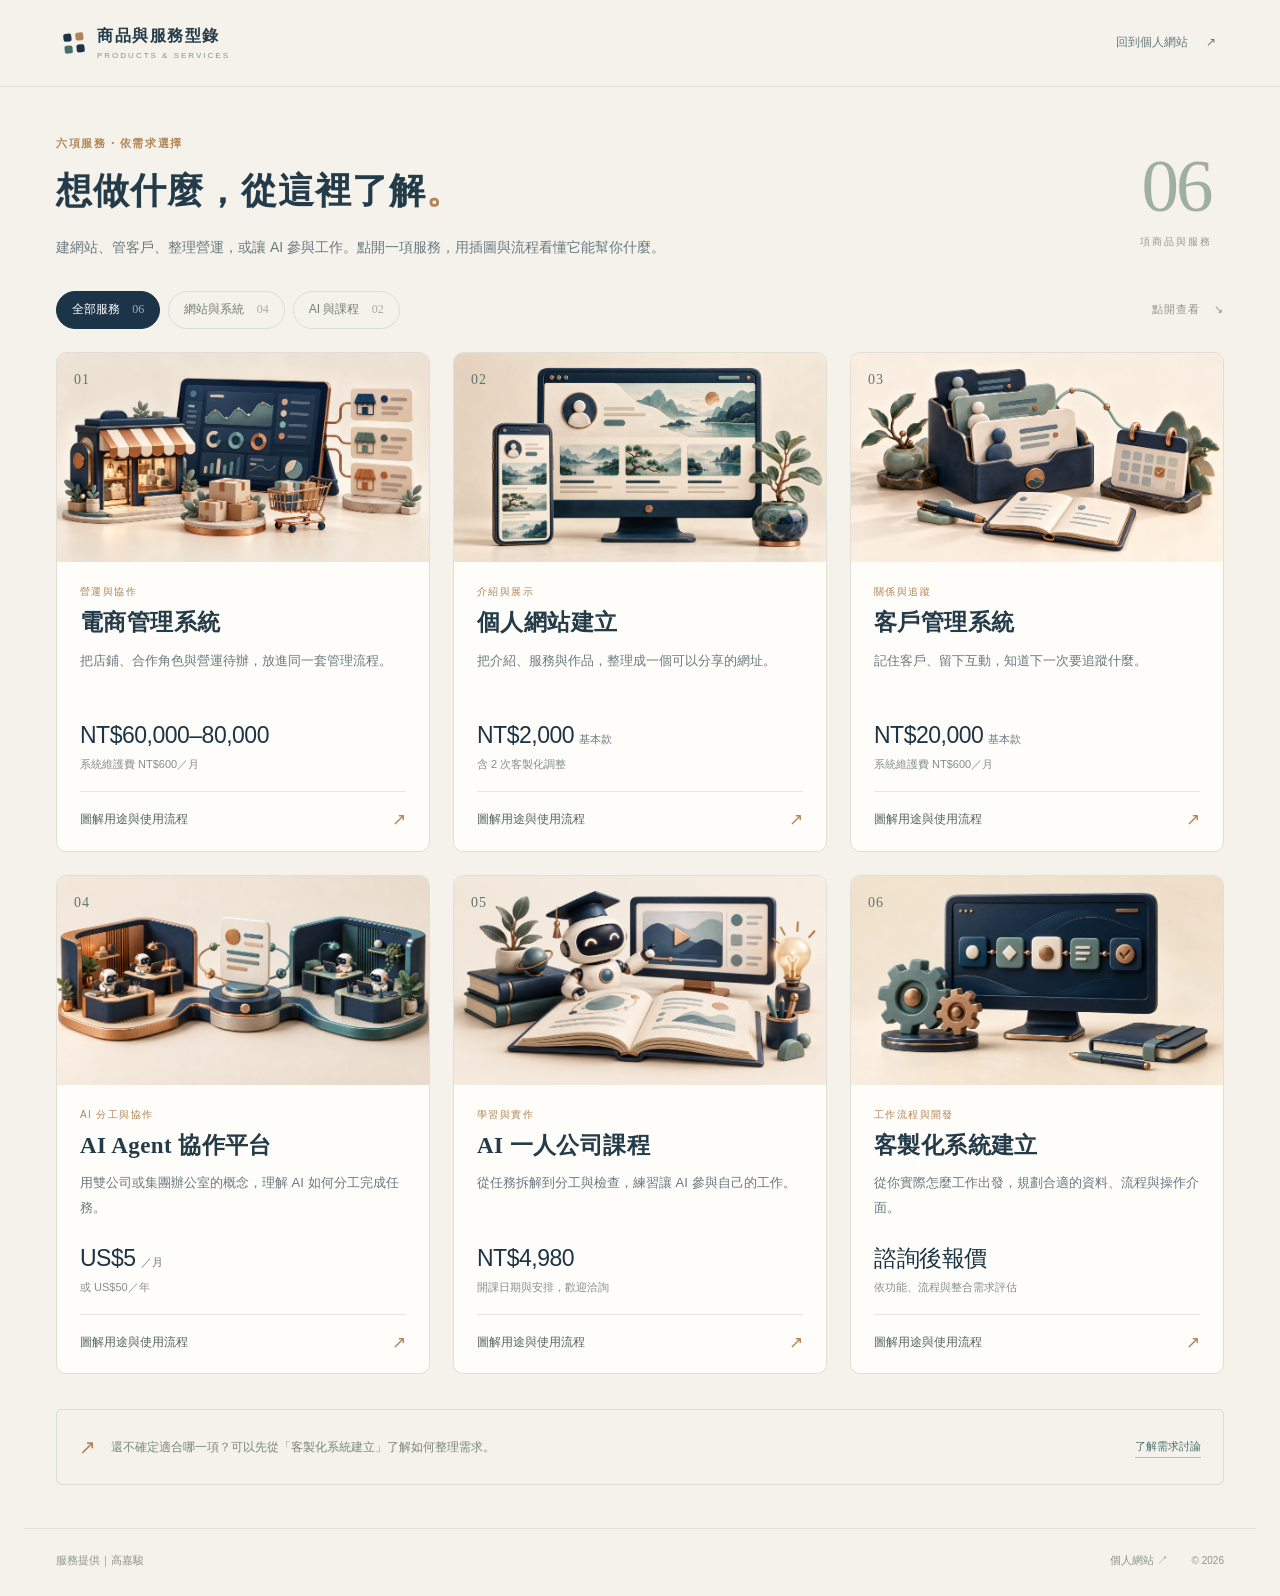
==== catalog/index.html @ d194e0bb "Publish service catalog page" ====
<!doctype html>
<html lang="zh-Hant">
<head>
<meta charset="UTF-8"><meta name="viewport" content="width=device-width, initial-scale=1"><meta name="theme-color" content="#f5f2eb">
<title>商品與服務型錄｜高嘉駿</title>
<meta name="description" content="六項商品與服務：電商管理、個人網站、客戶管理、AI Agent 協作、AI 一人公司課程與客製系統。透過插圖、情境與互動流程了解用途。">
<link rel="icon" href="[data-uri]" type="image/svg+xml"><link rel="stylesheet" href="assets/style.css">
<link rel="canonical" href="https://kuen0411.github.io/gao-jiajun-website/catalog/">
<meta property="og:url" content="https://kuen0411.github.io/gao-jiajun-website/catalog/">
<meta property="og:title" content="商品與服務型錄｜高嘉駿"><meta property="og:description" content="先看用途，再點開插圖、功能與流程，了解適合你的服務。"><meta property="og:type" content="website">
</head>
<body>
<a class="skip-link" href="#main">跳至主要內容</a>
<header class="catalog-header"><a href="#" class="catalog-brand" aria-label="商品與服務型錄，返回總覽"><span class="catalog-symbol" aria-hidden="true"><i></i><i></i><i></i><i></i></span><span>商品與服務型錄<small>PRODUCTS & SERVICES</small></span></a><a class="personal-link" href="../" target="_blank" rel="noopener noreferrer">回到個人網站 <span aria-hidden="true">↗</span></a></header>
<main id="main">
<div id="catalog-view" class="wrap">
<section class="catalog-intro" aria-labelledby="catalog-title"><div><p class="eyebrow">六項服務・依需求選擇</p><h1 id="catalog-title">想做什麼，從這裡了解<span>。</span></h1><p>建網站、管客戶、整理營運，或讓 AI 參與工作。<br class="mobile-break">點開一項服務，用插圖與流程看懂它能幫你什麼。</p></div><span class="intro-count" aria-hidden="true">06<small>項商品與服務</small></span></section>
<div class="catalog-toolbar"><div class="filters" role="group" aria-label="篩選商品與服務"><button class="filter active" data-filter="all" aria-pressed="true">全部服務 <span>06</span></button><button class="filter" data-filter="systems" aria-pressed="false">網站與系統 <span>04</span></button><button class="filter" data-filter="ai" aria-pressed="false">AI 與課程 <span>02</span></button></div><p>點開查看 <span aria-hidden="true">↘</span></p></div>
<p id="filter-status" class="sr-only" aria-live="polite"></p><section id="product-grid" class="product-grid" aria-label="六項商品與服務"></section>
<div class="catalog-note"><span aria-hidden="true">↗</span><p>還不確定適合哪一項？可以先從「客製化系統建立」了解如何整理需求。</p><a href="#service/custom">了解需求討論</a></div>
</div>
<div id="product-view" hidden></div>
<noscript><p class="wrap">請開啟 JavaScript，以查看六項服務與互動流程。</p></noscript>
</main>
<footer class="catalog-footer wrap"><p>服務提供｜高嘉駿</p><a href="../" target="_blank" rel="noopener noreferrer">個人網站 <span aria-hidden="true">↗</span></a><small>© 2026</small></footer>
<dialog id="inquiry-dialog" aria-labelledby="inquiry-title"><button class="close-dialog" aria-label="關閉" type="button">×</button><p class="eyebrow">服務詢問</p><h2 id="inquiry-title">帶著你的需求來聊聊。</h2><p class="dialog-intro">把想做的事簡單寫下來，複製後透過我們原本聯絡的方式傳給我。</p><form id="inquiry-form"><label for="interest">想了解的服務</label><select id="interest"><option value="還不確定，想先討論">還不確定，想先討論</option></select><label for="need">我想解決的事情</label><textarea id="need" rows="4" placeholder="例如：想把客戶資料與每次聯絡的紀錄放在一起，方便後續追蹤。"></textarea><button class="button primary" type="submit">複製詢問內容 <span aria-hidden="true">⧉</span></button><p class="copy-status" role="status" aria-live="polite"></p></form><a class="dialog-personal" href="../" target="_blank" rel="noopener noreferrer">前往個人網站 ↗</a></dialog>
<script src="assets/main.js" defer></script>
</body></html>
---- catalog/assets/style.css ----
:root{--paper:#f5f2eb;--card:#fffdf9;--navy:#1b3447;--ink:#243b49;--muted:#687a7f;--line:#dedfd6;--teal:#476f69;--copper:#b18556;--serif:Georgia,'Noto Serif TC','Songti TC','PMingLiU',serif;--sans:-apple-system,BlinkMacSystemFont,'Segoe UI','Noto Sans TC','PingFang TC','Microsoft JhengHei',sans-serif}*{box-sizing:border-box}html{scroll-behavior:smooth;scroll-padding-top:90px}body{margin:0;color:var(--ink);font-family:var(--sans);background:var(--paper);font-size:15px;line-height:1.8;-webkit-font-smoothing:antialiased}h1,h2,h3,p{margin-top:0}a{color:inherit;text-decoration:none}button,input,select,textarea{font:inherit}button{cursor:pointer}a,button{-webkit-tap-highlight-color:transparent}button:disabled{cursor:wait}a:focus-visible,button:focus-visible,select:focus-visible,textarea:focus-visible,summary:focus-visible{outline:3px solid var(--copper);outline-offset:5px}[hidden]{display:none!important}.wrap{max-width:1232px;padding-inline:32px;margin-inline:auto}.catalog-header{max-width:1360px;padding:24px 5%;margin:auto;border-bottom:1px solid var(--line);display:flex;align-items:center;justify-content:space-between;gap:22px}.catalog-brand{display:flex;align-items:center;gap:13px;font-weight:600;letter-spacing:1.5px;font-size:16px;line-height:1.5}.catalog-brand small{display:block;letter-spacing:2px;font-size:8px;color:#87918b;font-weight:500;margin-top:2px}.catalog-symbol{display:grid;grid-template-columns:repeat(2,8px);gap:4px;transform:rotate(-6deg)}.catalog-symbol i{width:8px;height:8px;background:var(--navy);border-radius:2px}.catalog-symbol i:nth-child(2){background:var(--copper)}.catalog-symbol i:nth-child(3){background:var(--teal)}.personal-link{font-size:12px;color:var(--muted);display:flex;gap:18px;white-space:nowrap}.personal-link:hover{color:var(--copper)}.catalog-intro{display:flex;align-items:center;justify-content:space-between;gap:40px;padding:47px 0 31px}.eyebrow{font-size:11px;color:var(--copper);letter-spacing:1.7px;font-weight:600;margin:0 0 10px}h1{font-family:var(--serif);font-size:36px;line-height:1.5;letter-spacing:1px;font-weight:600;margin:0 0 16px}h1 span{color:var(--copper)}.catalog-intro>div>p:last-child{font-size:14px;color:var(--muted);margin-bottom:0;line-height:1.9}.mobile-break{display:none}.intro-count{font-family:Georgia,serif;font-size:75px;line-height:1;color:#a0afa3;letter-spacing:-3px;display:block;text-align:center;padding-right:12px}.intro-count small{display:block;font-family:var(--sans);font-size:10px;letter-spacing:2px;margin-top:14px;color:#8f9a90}.catalog-toolbar{display:flex;align-items:center;justify-content:space-between;padding-bottom:23px;gap:20px}.catalog-toolbar>p{font-size:11px;color:#8d9790;margin:0;letter-spacing:1px}.catalog-toolbar>p span{margin-left:10px}.filters{display:flex;gap:8px;flex-wrap:wrap}.filter{border:1px solid #d9ded4;border-radius:30px;padding:7px 15px;background:transparent;color:#738078;font-size:12px;transition:background .2s,color .2s}.filter span{font-family:Georgia,serif;margin-left:9px;opacity:.6}.filter.active{background:var(--navy);border-color:var(--navy);color:white}.filter:hover:not(.active){background:#e8ebe2}.product-grid{display:grid;grid-template-columns:repeat(3,minmax(0,1fr));gap:23px}.product-card{border:1px solid #dfdfd5;border-radius:10px;overflow:hidden;background:var(--card);display:flex;flex-direction:column;transition:transform .2s,box-shadow .2s,border-color .2s}.product-card:hover{transform:translateY(-4px);box-shadow:0 12px 25px #1b34470c;border-color:#b5c4b6}.card-art{aspect-ratio:16/9;background:#eeece4;position:relative;overflow:hidden}.card-art img{width:100%;height:100%;display:block;object-fit:cover;transition:transform .35s}.product-card:hover .card-art img{transform:scale(1.04)}.card-number{position:absolute;top:14px;left:17px;font-family:Georgia,serif;color:#60766b;font-size:14px;letter-spacing:1px}.card-body{padding:21px 23px 0;flex:1;display:flex;flex-direction:column}.card-category{font-size:10px;color:var(--copper);letter-spacing:1.4px;margin-bottom:5px}.product-card h2{font-family:var(--serif);font-size:23px;letter-spacing:.4px;line-height:1.5;font-weight:600;margin-bottom:8px}.card-description{font-size:13px;line-height:1.9;color:var(--muted);margin-bottom:20px;min-height:49px}.card-price{margin-top:auto}.money{font-family:Georgia,var(--sans);font-size:23px;line-height:1.5;color:var(--navy);letter-spacing:-.5px}.money small{font-size:11px;color:var(--muted);font-family:var(--sans);margin-left:5px;letter-spacing:0}.price-note{font-size:11px;color:#849087;line-height:1.7;margin:3px 0 17px}.card-action{margin:0 23px;padding:13px 0 15px;display:flex;align-items:center;justify-content:space-between;gap:15px;border-top:1px solid #e6e6dd;font-size:12px;color:#50665d}.card-action span{font-size:17px;color:var(--copper)}.catalog-note{display:flex;align-items:center;gap:15px;margin:35px 0 43px;padding:19px 22px;border:1px solid #d8dfd3;border-radius:6px;color:#79877a}.catalog-note>span{color:var(--copper);font-size:20px}.catalog-note p{font-size:12px;margin:0;flex:1}.catalog-note a{font-size:11px;white-space:nowrap;color:var(--teal);border-bottom:1px solid #b2bfb1}.catalog-footer{display:flex;align-items:center;gap:24px;padding-top:22px;padding-bottom:25px;border-top:1px solid var(--line);color:#8a958c;font-size:11px}.catalog-footer p{margin:0}.catalog-footer a{margin-left:auto}.catalog-footer small{font-size:10px}.product-wrap{padding-top:25px;padding-bottom:40px}.product-breadcrumb{display:flex;align-items:center;gap:13px;font-size:11px;color:#8a968a;margin-bottom:22px}.product-breadcrumb a{color:var(--teal)}.product-breadcrumb a:hover{color:var(--copper)}.product-hero{display:grid;grid-template-columns:1.05fr 1fr;gap:44px;align-items:center;padding-bottom:32px}.product-hero-art{aspect-ratio:16/10;border:1px solid #e2e1d6;border-radius:10px;background:#eeece4;overflow:hidden}.product-hero-art img{width:100%;height:100%;object-fit:cover;display:block}.product-hero-copy h1{font-size:35px;margin-bottom:12px}.product-lead{font-size:16px;color:var(--muted);line-height:1.9;margin-bottom:19px}.product-tags{display:flex;gap:7px;flex-wrap:wrap;margin-bottom:22px}.product-tags span{font-size:10px;color:var(--teal);border:1px solid #ccd8c9;border-radius:4px;padding:3px 9px}.hero-price{border-top:1px solid var(--line);padding-top:17px;display:flex;justify-content:space-between;gap:20px;align-items:center}.hero-price .price-note{margin-bottom:0}.button{border:0;border-radius:5px;padding:11px 18px;min-height:46px;display:inline-flex;align-items:center;justify-content:center;gap:24px;font-size:12px;letter-spacing:.4px;font-weight:550}.primary{background:var(--navy);color:#fff}.primary:hover{background:#2d4e62}.product-nav{display:flex;align-items:center;gap:32px;border-top:1px solid var(--line);border-bottom:1px solid var(--line);padding:14px 0;font-size:12px;color:#829184;position:sticky;top:0;background:var(--paper);z-index:3;overflow:auto}.product-nav a{white-space:nowrap}.product-nav a:hover{color:var(--navy)}.product-section{padding-top:45px;scroll-margin-top:65px}.section-intro{display:flex;justify-content:space-between;align-items:flex-end;gap:30px;margin-bottom:22px}.section-intro h2,.section-title{font-family:var(--serif);font-size:27px;letter-spacing:.6px;font-weight:550;line-height:1.5;margin-bottom:0}.section-intro .eyebrow{font-size:9px;margin-bottom:7px}.section-intro>p{font-size:12px;color:var(--muted);max-width:470px;line-height:1.9;margin:0}.feature-grid{display:grid;grid-template-columns:repeat(3,1fr);gap:16px}.feature{background:var(--card);border:1px solid #e1e3d9;border-radius:7px;padding:22px}.feature-icon{height:32px;width:32px;color:var(--teal);margin-bottom:12px}.feature-icon svg{width:32px;height:32px;fill:none;stroke:currentColor;stroke-width:1.3;stroke-linecap:round;stroke-linejoin:round}.feature h3{font-size:16px;font-weight:550;letter-spacing:.3px;line-height:1.6;margin-bottom:9px}.feature p{color:var(--muted);font-size:13px;line-height:1.9;margin-bottom:0}.context-strip{display:grid;grid-template-columns:1fr 1fr;gap:1px;border:1px solid #d9ded1;background:#d9ded1;border-radius:7px;overflow:hidden;margin-top:18px}.context-block{background:#edf0e7;padding:20px 24px}.context-block:last-child{background:#f0ede3}.context-block span{color:#83917d;font-size:10px;letter-spacing:1px;display:block;margin-bottom:6px}.context-block:last-child span{color:var(--copper)}.context-block p{font-size:13px;color:#667768;margin:0;line-height:1.9}.flow-layout{border:1px solid #d8dfd2;border-radius:8px;overflow:hidden;background:#eeeee5}.flow-steps{display:grid;grid-template-columns:repeat(4,1fr);gap:0;padding:22px 24px 0}.flow-step{position:relative;border:0;background:transparent;color:#859282;text-align:left;display:flex;flex-direction:column;padding:0 0 18px;margin-right:20px;border-bottom:2px solid #d2d9ca;gap:4px}.flow-step:last-child{margin-right:0}.flow-step:not(:last-child)::after{content:'→';position:absolute;right:-12px;top:10px;color:#a2b09d;font-size:15px}.flow-step .step-number{font-family:Georgia,serif;font-size:15px;color:#9ba791}.flow-step strong{font-size:14px;font-weight:550}.flow-step.active{border-bottom-color:var(--teal);color:var(--navy)}.flow-step.active .step-number{color:var(--copper)}.flow-panel{padding:25px 28px 27px;display:grid;grid-template-columns:1.05fr 1fr;gap:40px;align-items:center}.flow-panel h3{font-family:var(--serif);font-size:23px;font-weight:550;letter-spacing:.5px;line-height:1.5;margin-bottom:10px}.flow-panel .eyebrow{font-size:9px;letter-spacing:1.2px;margin-bottom:8px}.flow-panel p:not(.eyebrow){font-size:13px;color:#70806e;line-height:1.9;margin-bottom:0}.example-card{border:1px solid #d5ddcc;border-radius:7px;background:#fffdf8;padding:18px 21px}.example-card .example-label{font-size:9px;color:var(--copper);letter-spacing:1px;display:block;margin-bottom:10px}.example-card strong{font-size:14px;font-weight:550;display:block;margin-bottom:5px;color:#456456}.flow-panel .example-card p{font-size:12px;color:#7a8878}.flow-caption{font-size:10px;color:#8a9585;margin:9px 0 0}.support-grid{display:grid;grid-template-columns:1fr 1fr;gap:35px 45px}.support-block h2{font-family:var(--serif);font-size:24px;font-weight:550;margin-bottom:15px;line-height:1.5}.support-block p,.support-block li{font-size:13px;line-height:1.95;color:var(--muted)}.support-block ul{padding-left:18px;margin:0}.support-block li{padding-left:3px;margin-bottom:8px}.fee-box{background:#eeeee5;border:1px solid #dedfd2;border-radius:7px;padding:23px 26px}.fee-box .money{font-size:27px}.fee-box .price-note{margin-bottom:14px}.fee-box p:last-child{margin-bottom:0;font-size:12px;color:#8a9485;line-height:1.9}.faq{padding-top:33px}.faq h2{margin-bottom:10px}.faq details{border-bottom:1px solid var(--line);padding:15px 0}.faq summary{display:flex;justify-content:space-between;gap:20px;list-style:none;font-size:14px;cursor:pointer;color:#526b5a}.faq summary::after{content:'+';color:var(--copper)}.faq details[open] summary::after{content:'−'}.faq details p{font-size:13px;line-height:1.95;color:var(--muted);margin:11px 0 0;max-width:850px}.product-bottom{margin-top:37px;padding:25px 0 10px;border-top:1px solid var(--line);display:flex;gap:20px;align-items:center;justify-content:space-between}.product-bottom>p{font-size:13px;color:var(--muted);margin:0}.product-bottom>div{display:flex;gap:12px}.secondary{background:transparent;color:var(--teal);border:1px solid #c8d2c2}.share-status{font-size:11px;color:var(--teal);min-height:20px;margin-top:8px;text-align:right}.related-products{display:flex;gap:17px;align-items:center;flex-wrap:wrap;border-top:1px solid var(--line);padding-top:20px;margin-top:12px;font-size:12px;color:#81907f}.related-products a{color:var(--teal);border-bottom:1px solid #bdcbbc}.related-products a:hover{color:var(--copper)}dialog{width:min(490px,calc(100% - 32px));max-height:90dvh;overflow:auto;background:var(--paper);border:1px solid #d9dfd1;border-radius:11px;padding:33px;box-shadow:0 20px 100px #172f4329;color:var(--ink)}dialog::backdrop{background:#182e455c;backdrop-filter:blur(4px)}body.dialog-open{overflow:hidden}.close-dialog{position:absolute;right:13px;top:10px;width:34px;height:34px;background:none;border:0;color:#7f8e7e;font-size:26px}dialog h2{font-family:var(--serif);font-size:25px;font-weight:550;margin-bottom:10px}.dialog-intro{font-size:13px;color:var(--muted);line-height:1.9;margin-bottom:20px}label{display:block;margin:14px 0 7px;font-size:12px}select,textarea{width:100%;background:var(--card);color:var(--ink);border:1px solid #d0d9cb;border-radius:4px;padding:10px 12px;font-size:14px}textarea{resize:vertical;line-height:1.85;min-height:110px}textarea::placeholder{font-size:12px;color:#95a08f}form .button{width:100%;margin-top:17px}.copy-status{font-size:12px;color:var(--teal);min-height:22px;margin:8px 0 0}.dialog-personal{font-size:12px;color:var(--teal);display:block;padding-top:15px;margin-top:14px;border-top:1px solid var(--line)}.sr-only,.skip-link:not(:focus){position:absolute;width:1px;height:1px;overflow:hidden;clip:rect(0,0,0,0);white-space:nowrap;margin:-1px;border:0;padding:0}.skip-link:focus{position:absolute;top:5px;left:5px;background:var(--navy);color:white;padding:10px;z-index:10}
@media(max-width:1000px){.wrap{padding-inline:26px}.product-grid{gap:17px}.card-body{padding:19px 19px 0}.product-card h2{font-size:20px}.card-action{margin-inline:19px}.card-description{font-size:12px;min-height:68px}.money{font-size:21px}.product-hero{gap:28px}.product-hero-copy h1{font-size:30px}.product-lead{font-size:14px}.hero-price{align-items:flex-start;flex-direction:column;gap:16px}.hero-price .button{width:100%}.feature{padding:19px}.feature h3{font-size:15px}.feature p{font-size:12px}.section-intro>p{max-width:380px}}
@media(max-width:760px){.catalog-header{padding:20px 24px}.wrap{padding-inline:24px}.catalog-intro{padding-top:34px;padding-bottom:26px;gap:20px}h1{font-size:28px}.catalog-intro>div>p:last-child{font-size:13px}.intro-count{font-size:52px}.intro-count small{font-size:9px;letter-spacing:1px}.catalog-toolbar>p{display:none}.product-grid{grid-template-columns:repeat(2,minmax(0,1fr));gap:17px}.product-card h2{font-size:20px}.card-description{font-size:13px}.catalog-note{gap:12px;flex-wrap:wrap;padding:17px;margin-top:26px;margin-bottom:30px}.catalog-note p{flex-basis:calc(100% - 40px)}.catalog-note a{margin-left:30px}.product-hero{grid-template-columns:1fr;gap:25px}.product-hero-art{aspect-ratio:16/8;max-height:340px}.product-hero-copy h1{font-size:31px}.hero-price{flex-direction:row;align-items:center}.hero-price .button{width:auto}.product-lead{font-size:15px}.product-tags{margin-bottom:17px}.product-nav{gap:26px;font-size:11px;padding:12px 0}.product-section{padding-top:34px}.section-intro{flex-direction:column;align-items:flex-start;gap:10px;margin-bottom:19px}.section-intro h2{font-size:25px}.section-intro>p{max-width:none;font-size:13px}.feature-grid{grid-template-columns:1fr}.feature{display:grid;grid-template-columns:35px 1fr;gap:0 16px;padding:20px}.feature-icon{grid-row:1/3;margin-bottom:0}.feature h3{font-size:16px;margin-bottom:6px}.feature p{font-size:13px}.context-strip{grid-template-columns:1fr}.context-block{padding:19px 23px}.flow-steps{padding:19px 18px 0}.flow-step{margin-right:14px;padding-bottom:14px}.flow-step strong{font-size:12px}.flow-step .step-number{font-size:13px}.flow-step:not(:last-child)::after{right:-10px;font-size:12px}.flow-panel{grid-template-columns:1fr;gap:20px;padding:23px}.flow-panel h3{font-size:22px}.flow-panel p:not(.eyebrow){font-size:14px}.flow-panel .example-card p{font-size:13px}.support-grid{grid-template-columns:1fr;gap:25px}.support-block p,.support-block li{font-size:14px}.faq{padding-top:26px}.product-bottom{align-items:flex-start;flex-direction:column;gap:17px}.product-bottom>div{width:100%}.product-bottom .button{flex:1}.share-status{text-align:left}.related-products{gap:12px}.related-products>span{width:100%}.product-breadcrumb{font-size:10px}}
@media(max-width:520px){.catalog-header{padding:19px 20px;gap:14px}.catalog-brand{font-size:14px;gap:11px;letter-spacing:1px}.catalog-brand small{font-size:7px;letter-spacing:1.3px}.personal-link{font-size:10px;gap:8px}.wrap{padding-inline:20px}.catalog-intro{padding-top:29px;padding-bottom:23px;display:block}.catalog-intro h1{font-size:27px;letter-spacing:.4px}.intro-count{display:none}.catalog-intro>div>p:last-child{font-size:12px;line-height:2}.mobile-break{display:block}.eyebrow{font-size:10px}.filter{font-size:10px;padding:7px 12px}.filters{gap:7px}.filter span{margin-left:6px}.catalog-toolbar{padding-bottom:21px}.product-grid{grid-template-columns:1fr;gap:21px}.card-art{aspect-ratio:16/8}.card-body{padding:18px 22px 0}.card-category{font-size:10px}.product-card h2{font-size:23px}.card-description{font-size:14px;min-height:0;margin-bottom:17px;line-height:1.85}.money{font-size:25px}.price-note{font-size:11px;margin-bottom:15px}.card-action{margin-inline:22px;font-size:12px;padding-top:12px;padding-bottom:14px}.catalog-note{font-size:12px}.catalog-note p{font-size:12px}.catalog-footer{gap:17px;font-size:10px;padding-top:19px;padding-bottom:23px}.catalog-footer small{font-size:9px}.product-wrap{padding-top:21px;padding-bottom:27px}.product-hero{gap:21px}.product-hero-art{aspect-ratio:16/10}.product-hero-copy h1{font-size:29px}.product-lead{font-size:14px}.hero-price{gap:15px;align-items:flex-start;flex-direction:column}.hero-price .button{width:100%}.hero-price .money{font-size:27px}.product-nav{gap:23px;font-size:11px}.feature p{font-size:13px}.flow-steps{padding:18px 16px 0}.flow-step{margin-right:12px}.flow-step strong{font-size:11px}.flow-step:not(:last-child)::after{right:-9px}.flow-panel{padding:21px}.flow-panel p:not(.eyebrow){font-size:13px}.flow-panel .example-card p{font-size:12px}.support-block p,.support-block li{font-size:13px}.section-intro h2,.section-title{font-size:24px}.faq summary{font-size:13px}.faq details p{font-size:13px}.product-bottom>div{flex-direction:column;gap:10px}.product-bottom .button{width:100%}.product-bottom>p{font-size:12px}dialog{padding:29px 24px}dialog h2{font-size:23px}}
@media(prefers-reduced-motion:reduce){html{scroll-behavior:auto}*,*::before,*::after{transition:none!important;animation:none!important}}

.product-nav{scrollbar-width:none}.product-nav::-webkit-scrollbar{display:none}.product-nav a{min-height:26px;display:flex;align-items:center}
@media(max-width:520px){.flow-step{min-height:64px}.flow-step strong{font-size:12px}.filter{min-height:37px}}
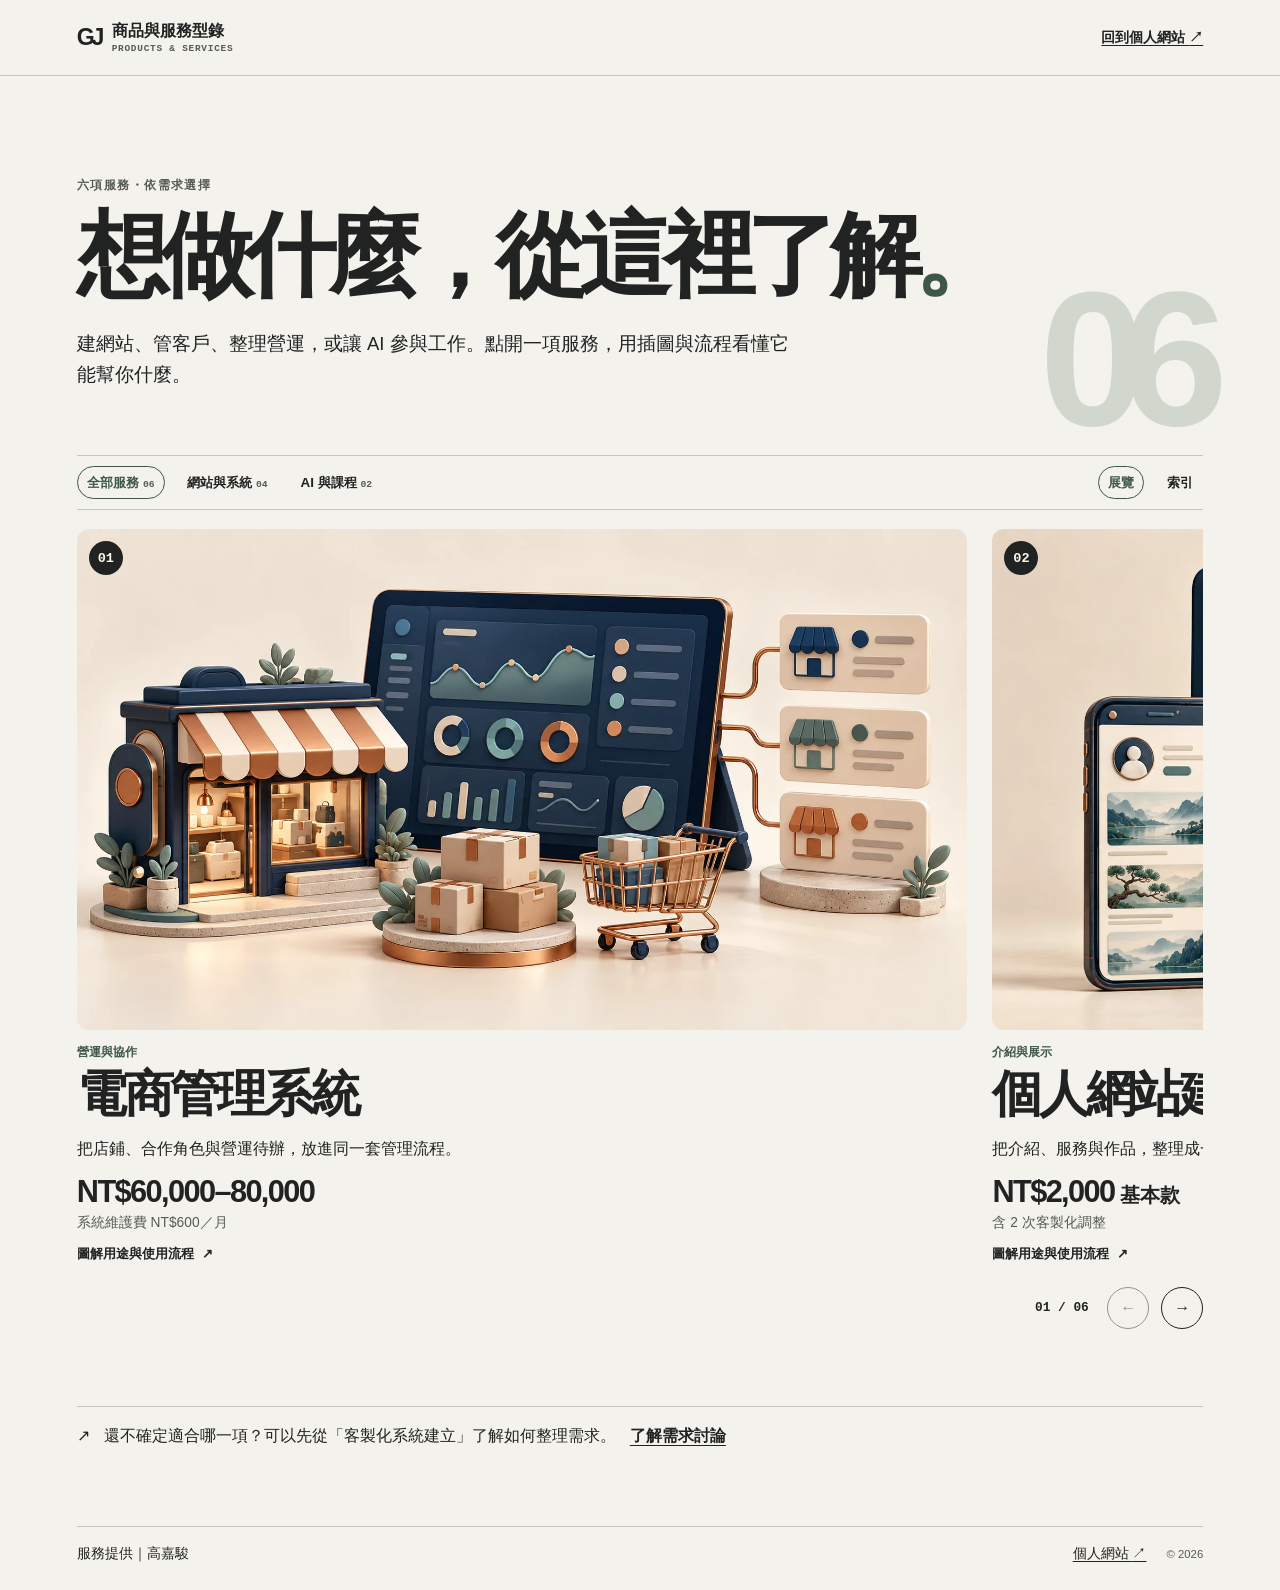
==== commit 2c79baa5: "fix(website): redesign portrait, case gallery and service catalog" ====
--- a/catalog/index.html
+++ b/catalog/index.html
@@ -1,22 +1,23 @@
 <!doctype html>
 <html lang="zh-Hant">
 <head>
-<meta charset="UTF-8"><meta name="viewport" content="width=device-width, initial-scale=1"><meta name="theme-color" content="#f5f2eb">
+<meta charset="UTF-8"><meta name="viewport" content="width=device-width, initial-scale=1"><meta name="theme-color" content="#f4f2ed">
 <title>商品與服務型錄｜高嘉駿</title>
 <meta name="description" content="六項商品與服務：電商管理、個人網站、客戶管理、AI Agent 協作、AI 一人公司課程與客製系統。透過插圖、情境與互動流程了解用途。">
-<link rel="icon" href="[data-uri]" type="image/svg+xml"><link rel="stylesheet" href="assets/style.css">
+<link rel="icon" href="[data-uri]" type="image/svg+xml"><link rel="stylesheet" href="../assets/theme.css"><link rel="stylesheet" href="assets/style.css">
 <link rel="canonical" href="https://kuen0411.github.io/gao-jiajun-website/catalog/">
 <meta property="og:url" content="https://kuen0411.github.io/gao-jiajun-website/catalog/">
 <meta property="og:title" content="商品與服務型錄｜高嘉駿"><meta property="og:description" content="先看用途，再點開插圖、功能與流程，了解適合你的服務。"><meta property="og:type" content="website">
 </head>
 <body>
 <a class="skip-link" href="#main">跳至主要內容</a>
-<header class="catalog-header"><a href="#" class="catalog-brand" aria-label="商品與服務型錄，返回總覽"><span class="catalog-symbol" aria-hidden="true"><i></i><i></i><i></i><i></i></span><span>商品與服務型錄<small>PRODUCTS & SERVICES</small></span></a><a class="personal-link" href="../" target="_blank" rel="noopener noreferrer">回到個人網站 <span aria-hidden="true">↗</span></a></header>
+<header class="catalog-header"><a href="#" class="catalog-brand" aria-label="商品與服務型錄，返回總覽"><span class="catalog-symbol" aria-hidden="true">GJ</span><span>商品與服務型錄<small>PRODUCTS & SERVICES</small></span></a><a class="personal-link" href="../" target="_blank" rel="noopener noreferrer">回到個人網站 <span aria-hidden="true">↗</span></a></header>
 <main id="main">
-<div id="catalog-view" class="wrap">
+<div id="catalog-view" class="wrap" data-layout="index">
 <section class="catalog-intro" aria-labelledby="catalog-title"><div><p class="eyebrow">六項服務・依需求選擇</p><h1 id="catalog-title">想做什麼，從這裡了解<span>。</span></h1><p>建網站、管客戶、整理營運，或讓 AI 參與工作。<br class="mobile-break">點開一項服務，用插圖與流程看懂它能幫你什麼。</p></div><span class="intro-count" aria-hidden="true">06<small>項商品與服務</small></span></section>
-<div class="catalog-toolbar"><div class="filters" role="group" aria-label="篩選商品與服務"><button class="filter active" data-filter="all" aria-pressed="true">全部服務 <span>06</span></button><button class="filter" data-filter="systems" aria-pressed="false">網站與系統 <span>04</span></button><button class="filter" data-filter="ai" aria-pressed="false">AI 與課程 <span>02</span></button></div><p>點開查看 <span aria-hidden="true">↘</span></p></div>
+<div class="catalog-toolbar"><div class="filters" role="group" aria-label="篩選商品與服務"><button class="filter active" data-filter="all" aria-pressed="true">全部服務 <span>06</span></button><button class="filter" data-filter="systems" aria-pressed="false">網站與系統 <span>04</span></button><button class="filter" data-filter="ai" aria-pressed="false">AI 與課程 <span>02</span></button></div><div class="catalog-modes" role="group" aria-label="型錄瀏覽方式" hidden><button type="button" data-layout-choice="gallery" aria-pressed="true">展覽</button><button type="button" data-layout-choice="index" aria-pressed="false">索引</button></div></div>
 <p id="filter-status" class="sr-only" aria-live="polite"></p><section id="product-grid" class="product-grid" aria-label="六項商品與服務"></section>
+<div class="catalog-controls" hidden><p id="catalog-position" role="status"></p><button type="button" data-catalog-shift="-1" aria-label="上一項服務">←</button><button type="button" data-catalog-shift="1" aria-label="下一項服務">→</button></div>
 <div class="catalog-note"><span aria-hidden="true">↗</span><p>還不確定適合哪一項？可以先從「客製化系統建立」了解如何整理需求。</p><a href="#service/custom">了解需求討論</a></div>
 </div>
 <div id="product-view" hidden></div>
--- a/assets/theme.css
+++ b/assets/theme.css
@@ -0,0 +1,31 @@
+
+:root {
+  color-scheme: light;
+  --paper: #f4f2ed;
+  --ink: #202321;
+  --muted: #555b55;
+  --line: #c5c6bb;
+  --shade: #e3e5dc;
+  --accent: #3f5749;
+  --display: "Arial", "Microsoft JhengHei", "PingFang TC", sans-serif;
+  --body: "Segoe UI", "Microsoft JhengHei", "PingFang TC", sans-serif;
+  --mono: "Cascadia Code", Consolas, "Microsoft JhengHei", monospace;
+  --edge: clamp(18px, 6vw, 96px);
+  font-family: var(--body);
+  color: var(--ink);
+  background: var(--paper);
+}
+
+*, *::before, *::after { box-sizing: border-box; }
+body, h1, h2, h3, h4, p, dl, dd, figure { margin: 0; }
+a { color: inherit; text-underline-offset: .23em; }
+img { display: block; max-width: 100%; }
+button, textarea, select { font: inherit; color: inherit; }
+button { cursor: pointer; }
+[hidden] { display: none !important; }
+:focus-visible { outline: 2px solid #356494; outline-offset: 4px; }
+.shell { width: min(calc(100% - var(--edge) * 2), 1390px); margin-inline: auto; }
+.label { font: 650 .74rem/1.35 var(--mono); letter-spacing: .1em; }
+.skip-link { position: fixed; top: 12px; left: 12px; z-index: 10; padding: .6em .8em; transform: translateY(-180%); color: var(--ink); background: var(--paper); }
+.skip-link:focus { transform: none; }
+.sr-only { position: absolute; width: 1px; height: 1px; padding: 0; margin: -1px; overflow: hidden; clip-path: inset(50%); white-space: nowrap; }
--- a/catalog/assets/style.css
+++ b/catalog/assets/style.css
@@ -1,8 +1,210 @@
-:root{--paper:#f5f2eb;--card:#fffdf9;--navy:#1b3447;--ink:#243b49;--muted:#687a7f;--line:#dedfd6;--teal:#476f69;--copper:#b18556;--serif:Georgia,'Noto Serif TC','Songti TC','PMingLiU',serif;--sans:-apple-system,BlinkMacSystemFont,'Segoe UI','Noto Sans TC','PingFang TC','Microsoft JhengHei',sans-serif}*{box-sizing:border-box}html{scroll-behavior:smooth;scroll-padding-top:90px}body{margin:0;color:var(--ink);font-family:var(--sans);background:var(--paper);font-size:15px;line-height:1.8;-webkit-font-smoothing:antialiased}h1,h2,h3,p{margin-top:0}a{color:inherit;text-decoration:none}button,input,select,textarea{font:inherit}button{cursor:pointer}a,button{-webkit-tap-highlight-color:transparent}button:disabled{cursor:wait}a:focus-visible,button:focus-visible,select:focus-visible,textarea:focus-visible,summary:focus-visible{outline:3px solid var(--copper);outline-offset:5px}[hidden]{display:none!important}.wrap{max-width:1232px;padding-inline:32px;margin-inline:auto}.catalog-header{max-width:1360px;padding:24px 5%;margin:auto;border-bottom:1px solid var(--line);display:flex;align-items:center;justify-content:space-between;gap:22px}.catalog-brand{display:flex;align-items:center;gap:13px;font-weight:600;letter-spacing:1.5px;font-size:16px;line-height:1.5}.catalog-brand small{display:block;letter-spacing:2px;font-size:8px;color:#87918b;font-weight:500;margin-top:2px}.catalog-symbol{display:grid;grid-template-columns:repeat(2,8px);gap:4px;transform:rotate(-6deg)}.catalog-symbol i{width:8px;height:8px;background:var(--navy);border-radius:2px}.catalog-symbol i:nth-child(2){background:var(--copper)}.catalog-symbol i:nth-child(3){background:var(--teal)}.personal-link{font-size:12px;color:var(--muted);display:flex;gap:18px;white-space:nowrap}.personal-link:hover{color:var(--copper)}.catalog-intro{display:flex;align-items:center;justify-content:space-between;gap:40px;padding:47px 0 31px}.eyebrow{font-size:11px;color:var(--copper);letter-spacing:1.7px;font-weight:600;margin:0 0 10px}h1{font-family:var(--serif);font-size:36px;line-height:1.5;letter-spacing:1px;font-weight:600;margin:0 0 16px}h1 span{color:var(--copper)}.catalog-intro>div>p:last-child{font-size:14px;color:var(--muted);margin-bottom:0;line-height:1.9}.mobile-break{display:none}.intro-count{font-family:Georgia,serif;font-size:75px;line-height:1;color:#a0afa3;letter-spacing:-3px;display:block;text-align:center;padding-right:12px}.intro-count small{display:block;font-family:var(--sans);font-size:10px;letter-spacing:2px;margin-top:14px;color:#8f9a90}.catalog-toolbar{display:flex;align-items:center;justify-content:space-between;padding-bottom:23px;gap:20px}.catalog-toolbar>p{font-size:11px;color:#8d9790;margin:0;letter-spacing:1px}.catalog-toolbar>p span{margin-left:10px}.filters{display:flex;gap:8px;flex-wrap:wrap}.filter{border:1px solid #d9ded4;border-radius:30px;padding:7px 15px;background:transparent;color:#738078;font-size:12px;transition:background .2s,color .2s}.filter span{font-family:Georgia,serif;margin-left:9px;opacity:.6}.filter.active{background:var(--navy);border-color:var(--navy);color:white}.filter:hover:not(.active){background:#e8ebe2}.product-grid{display:grid;grid-template-columns:repeat(3,minmax(0,1fr));gap:23px}.product-card{border:1px solid #dfdfd5;border-radius:10px;overflow:hidden;background:var(--card);display:flex;flex-direction:column;transition:transform .2s,box-shadow .2s,border-color .2s}.product-card:hover{transform:translateY(-4px);box-shadow:0 12px 25px #1b34470c;border-color:#b5c4b6}.card-art{aspect-ratio:16/9;background:#eeece4;position:relative;overflow:hidden}.card-art img{width:100%;height:100%;display:block;object-fit:cover;transition:transform .35s}.product-card:hover .card-art img{transform:scale(1.04)}.card-number{position:absolute;top:14px;left:17px;font-family:Georgia,serif;color:#60766b;font-size:14px;letter-spacing:1px}.card-body{padding:21px 23px 0;flex:1;display:flex;flex-direction:column}.card-category{font-size:10px;color:var(--copper);letter-spacing:1.4px;margin-bottom:5px}.product-card h2{font-family:var(--serif);font-size:23px;letter-spacing:.4px;line-height:1.5;font-weight:600;margin-bottom:8px}.card-description{font-size:13px;line-height:1.9;color:var(--muted);margin-bottom:20px;min-height:49px}.card-price{margin-top:auto}.money{font-family:Georgia,var(--sans);font-size:23px;line-height:1.5;color:var(--navy);letter-spacing:-.5px}.money small{font-size:11px;color:var(--muted);font-family:var(--sans);margin-left:5px;letter-spacing:0}.price-note{font-size:11px;color:#849087;line-height:1.7;margin:3px 0 17px}.card-action{margin:0 23px;padding:13px 0 15px;display:flex;align-items:center;justify-content:space-between;gap:15px;border-top:1px solid #e6e6dd;font-size:12px;color:#50665d}.card-action span{font-size:17px;color:var(--copper)}.catalog-note{display:flex;align-items:center;gap:15px;margin:35px 0 43px;padding:19px 22px;border:1px solid #d8dfd3;border-radius:6px;color:#79877a}.catalog-note>span{color:var(--copper);font-size:20px}.catalog-note p{font-size:12px;margin:0;flex:1}.catalog-note a{font-size:11px;white-space:nowrap;color:var(--teal);border-bottom:1px solid #b2bfb1}.catalog-footer{display:flex;align-items:center;gap:24px;padding-top:22px;padding-bottom:25px;border-top:1px solid var(--line);color:#8a958c;font-size:11px}.catalog-footer p{margin:0}.catalog-footer a{margin-left:auto}.catalog-footer small{font-size:10px}.product-wrap{padding-top:25px;padding-bottom:40px}.product-breadcrumb{display:flex;align-items:center;gap:13px;font-size:11px;color:#8a968a;margin-bottom:22px}.product-breadcrumb a{color:var(--teal)}.product-breadcrumb a:hover{color:var(--copper)}.product-hero{display:grid;grid-template-columns:1.05fr 1fr;gap:44px;align-items:center;padding-bottom:32px}.product-hero-art{aspect-ratio:16/10;border:1px solid #e2e1d6;border-radius:10px;background:#eeece4;overflow:hidden}.product-hero-art img{width:100%;height:100%;object-fit:cover;display:block}.product-hero-copy h1{font-size:35px;margin-bottom:12px}.product-lead{font-size:16px;color:var(--muted);line-height:1.9;margin-bottom:19px}.product-tags{display:flex;gap:7px;flex-wrap:wrap;margin-bottom:22px}.product-tags span{font-size:10px;color:var(--teal);border:1px solid #ccd8c9;border-radius:4px;padding:3px 9px}.hero-price{border-top:1px solid var(--line);padding-top:17px;display:flex;justify-content:space-between;gap:20px;align-items:center}.hero-price .price-note{margin-bottom:0}.button{border:0;border-radius:5px;padding:11px 18px;min-height:46px;display:inline-flex;align-items:center;justify-content:center;gap:24px;font-size:12px;letter-spacing:.4px;font-weight:550}.primary{background:var(--navy);color:#fff}.primary:hover{background:#2d4e62}.product-nav{display:flex;align-items:center;gap:32px;border-top:1px solid var(--line);border-bottom:1px solid var(--line);padding:14px 0;font-size:12px;color:#829184;position:sticky;top:0;background:var(--paper);z-index:3;overflow:auto}.product-nav a{white-space:nowrap}.product-nav a:hover{color:var(--navy)}.product-section{padding-top:45px;scroll-margin-top:65px}.section-intro{display:flex;justify-content:space-between;align-items:flex-end;gap:30px;margin-bottom:22px}.section-intro h2,.section-title{font-family:var(--serif);font-size:27px;letter-spacing:.6px;font-weight:550;line-height:1.5;margin-bottom:0}.section-intro .eyebrow{font-size:9px;margin-bottom:7px}.section-intro>p{font-size:12px;color:var(--muted);max-width:470px;line-height:1.9;margin:0}.feature-grid{display:grid;grid-template-columns:repeat(3,1fr);gap:16px}.feature{background:var(--card);border:1px solid #e1e3d9;border-radius:7px;padding:22px}.feature-icon{height:32px;width:32px;color:var(--teal);margin-bottom:12px}.feature-icon svg{width:32px;height:32px;fill:none;stroke:currentColor;stroke-width:1.3;stroke-linecap:round;stroke-linejoin:round}.feature h3{font-size:16px;font-weight:550;letter-spacing:.3px;line-height:1.6;margin-bottom:9px}.feature p{color:var(--muted);font-size:13px;line-height:1.9;margin-bottom:0}.context-strip{display:grid;grid-template-columns:1fr 1fr;gap:1px;border:1px solid #d9ded1;background:#d9ded1;border-radius:7px;overflow:hidden;margin-top:18px}.context-block{background:#edf0e7;padding:20px 24px}.context-block:last-child{background:#f0ede3}.context-block span{color:#83917d;font-size:10px;letter-spacing:1px;display:block;margin-bottom:6px}.context-block:last-child span{color:var(--copper)}.context-block p{font-size:13px;color:#667768;margin:0;line-height:1.9}.flow-layout{border:1px solid #d8dfd2;border-radius:8px;overflow:hidden;background:#eeeee5}.flow-steps{display:grid;grid-template-columns:repeat(4,1fr);gap:0;padding:22px 24px 0}.flow-step{position:relative;border:0;background:transparent;color:#859282;text-align:left;display:flex;flex-direction:column;padding:0 0 18px;margin-right:20px;border-bottom:2px solid #d2d9ca;gap:4px}.flow-step:last-child{margin-right:0}.flow-step:not(:last-child)::after{content:'→';position:absolute;right:-12px;top:10px;color:#a2b09d;font-size:15px}.flow-step .step-number{font-family:Georgia,serif;font-size:15px;color:#9ba791}.flow-step strong{font-size:14px;font-weight:550}.flow-step.active{border-bottom-color:var(--teal);color:var(--navy)}.flow-step.active .step-number{color:var(--copper)}.flow-panel{padding:25px 28px 27px;display:grid;grid-template-columns:1.05fr 1fr;gap:40px;align-items:center}.flow-panel h3{font-family:var(--serif);font-size:23px;font-weight:550;letter-spacing:.5px;line-height:1.5;margin-bottom:10px}.flow-panel .eyebrow{font-size:9px;letter-spacing:1.2px;margin-bottom:8px}.flow-panel p:not(.eyebrow){font-size:13px;color:#70806e;line-height:1.9;margin-bottom:0}.example-card{border:1px solid #d5ddcc;border-radius:7px;background:#fffdf8;padding:18px 21px}.example-card .example-label{font-size:9px;color:var(--copper);letter-spacing:1px;display:block;margin-bottom:10px}.example-card strong{font-size:14px;font-weight:550;display:block;margin-bottom:5px;color:#456456}.flow-panel .example-card p{font-size:12px;color:#7a8878}.flow-caption{font-size:10px;color:#8a9585;margin:9px 0 0}.support-grid{display:grid;grid-template-columns:1fr 1fr;gap:35px 45px}.support-block h2{font-family:var(--serif);font-size:24px;font-weight:550;margin-bottom:15px;line-height:1.5}.support-block p,.support-block li{font-size:13px;line-height:1.95;color:var(--muted)}.support-block ul{padding-left:18px;margin:0}.support-block li{padding-left:3px;margin-bottom:8px}.fee-box{background:#eeeee5;border:1px solid #dedfd2;border-radius:7px;padding:23px 26px}.fee-box .money{font-size:27px}.fee-box .price-note{margin-bottom:14px}.fee-box p:last-child{margin-bottom:0;font-size:12px;color:#8a9485;line-height:1.9}.faq{padding-top:33px}.faq h2{margin-bottom:10px}.faq details{border-bottom:1px solid var(--line);padding:15px 0}.faq summary{display:flex;justify-content:space-between;gap:20px;list-style:none;font-size:14px;cursor:pointer;color:#526b5a}.faq summary::after{content:'+';color:var(--copper)}.faq details[open] summary::after{content:'−'}.faq details p{font-size:13px;line-height:1.95;color:var(--muted);margin:11px 0 0;max-width:850px}.product-bottom{margin-top:37px;padding:25px 0 10px;border-top:1px solid var(--line);display:flex;gap:20px;align-items:center;justify-content:space-between}.product-bottom>p{font-size:13px;color:var(--muted);margin:0}.product-bottom>div{display:flex;gap:12px}.secondary{background:transparent;color:var(--teal);border:1px solid #c8d2c2}.share-status{font-size:11px;color:var(--teal);min-height:20px;margin-top:8px;text-align:right}.related-products{display:flex;gap:17px;align-items:center;flex-wrap:wrap;border-top:1px solid var(--line);padding-top:20px;margin-top:12px;font-size:12px;color:#81907f}.related-products a{color:var(--teal);border-bottom:1px solid #bdcbbc}.related-products a:hover{color:var(--copper)}dialog{width:min(490px,calc(100% - 32px));max-height:90dvh;overflow:auto;background:var(--paper);border:1px solid #d9dfd1;border-radius:11px;padding:33px;box-shadow:0 20px 100px #172f4329;color:var(--ink)}dialog::backdrop{background:#182e455c;backdrop-filter:blur(4px)}body.dialog-open{overflow:hidden}.close-dialog{position:absolute;right:13px;top:10px;width:34px;height:34px;background:none;border:0;color:#7f8e7e;font-size:26px}dialog h2{font-family:var(--serif);font-size:25px;font-weight:550;margin-bottom:10px}.dialog-intro{font-size:13px;color:var(--muted);line-height:1.9;margin-bottom:20px}label{display:block;margin:14px 0 7px;font-size:12px}select,textarea{width:100%;background:var(--card);color:var(--ink);border:1px solid #d0d9cb;border-radius:4px;padding:10px 12px;font-size:14px}textarea{resize:vertical;line-height:1.85;min-height:110px}textarea::placeholder{font-size:12px;color:#95a08f}form .button{width:100%;margin-top:17px}.copy-status{font-size:12px;color:var(--teal);min-height:22px;margin:8px 0 0}.dialog-personal{font-size:12px;color:var(--teal);display:block;padding-top:15px;margin-top:14px;border-top:1px solid var(--line)}.sr-only,.skip-link:not(:focus){position:absolute;width:1px;height:1px;overflow:hidden;clip:rect(0,0,0,0);white-space:nowrap;margin:-1px;border:0;padding:0}.skip-link:focus{position:absolute;top:5px;left:5px;background:var(--navy);color:white;padding:10px;z-index:10}
-@media(max-width:1000px){.wrap{padding-inline:26px}.product-grid{gap:17px}.card-body{padding:19px 19px 0}.product-card h2{font-size:20px}.card-action{margin-inline:19px}.card-description{font-size:12px;min-height:68px}.money{font-size:21px}.product-hero{gap:28px}.product-hero-copy h1{font-size:30px}.product-lead{font-size:14px}.hero-price{align-items:flex-start;flex-direction:column;gap:16px}.hero-price .button{width:100%}.feature{padding:19px}.feature h3{font-size:15px}.feature p{font-size:12px}.section-intro>p{max-width:380px}}
-@media(max-width:760px){.catalog-header{padding:20px 24px}.wrap{padding-inline:24px}.catalog-intro{padding-top:34px;padding-bottom:26px;gap:20px}h1{font-size:28px}.catalog-intro>div>p:last-child{font-size:13px}.intro-count{font-size:52px}.intro-count small{font-size:9px;letter-spacing:1px}.catalog-toolbar>p{display:none}.product-grid{grid-template-columns:repeat(2,minmax(0,1fr));gap:17px}.product-card h2{font-size:20px}.card-description{font-size:13px}.catalog-note{gap:12px;flex-wrap:wrap;padding:17px;margin-top:26px;margin-bottom:30px}.catalog-note p{flex-basis:calc(100% - 40px)}.catalog-note a{margin-left:30px}.product-hero{grid-template-columns:1fr;gap:25px}.product-hero-art{aspect-ratio:16/8;max-height:340px}.product-hero-copy h1{font-size:31px}.hero-price{flex-direction:row;align-items:center}.hero-price .button{width:auto}.product-lead{font-size:15px}.product-tags{margin-bottom:17px}.product-nav{gap:26px;font-size:11px;padding:12px 0}.product-section{padding-top:34px}.section-intro{flex-direction:column;align-items:flex-start;gap:10px;margin-bottom:19px}.section-intro h2{font-size:25px}.section-intro>p{max-width:none;font-size:13px}.feature-grid{grid-template-columns:1fr}.feature{display:grid;grid-template-columns:35px 1fr;gap:0 16px;padding:20px}.feature-icon{grid-row:1/3;margin-bottom:0}.feature h3{font-size:16px;margin-bottom:6px}.feature p{font-size:13px}.context-strip{grid-template-columns:1fr}.context-block{padding:19px 23px}.flow-steps{padding:19px 18px 0}.flow-step{margin-right:14px;padding-bottom:14px}.flow-step strong{font-size:12px}.flow-step .step-number{font-size:13px}.flow-step:not(:last-child)::after{right:-10px;font-size:12px}.flow-panel{grid-template-columns:1fr;gap:20px;padding:23px}.flow-panel h3{font-size:22px}.flow-panel p:not(.eyebrow){font-size:14px}.flow-panel .example-card p{font-size:13px}.support-grid{grid-template-columns:1fr;gap:25px}.support-block p,.support-block li{font-size:14px}.faq{padding-top:26px}.product-bottom{align-items:flex-start;flex-direction:column;gap:17px}.product-bottom>div{width:100%}.product-bottom .button{flex:1}.share-status{text-align:left}.related-products{gap:12px}.related-products>span{width:100%}.product-breadcrumb{font-size:10px}}
-@media(max-width:520px){.catalog-header{padding:19px 20px;gap:14px}.catalog-brand{font-size:14px;gap:11px;letter-spacing:1px}.catalog-brand small{font-size:7px;letter-spacing:1.3px}.personal-link{font-size:10px;gap:8px}.wrap{padding-inline:20px}.catalog-intro{padding-top:29px;padding-bottom:23px;display:block}.catalog-intro h1{font-size:27px;letter-spacing:.4px}.intro-count{display:none}.catalog-intro>div>p:last-child{font-size:12px;line-height:2}.mobile-break{display:block}.eyebrow{font-size:10px}.filter{font-size:10px;padding:7px 12px}.filters{gap:7px}.filter span{margin-left:6px}.catalog-toolbar{padding-bottom:21px}.product-grid{grid-template-columns:1fr;gap:21px}.card-art{aspect-ratio:16/8}.card-body{padding:18px 22px 0}.card-category{font-size:10px}.product-card h2{font-size:23px}.card-description{font-size:14px;min-height:0;margin-bottom:17px;line-height:1.85}.money{font-size:25px}.price-note{font-size:11px;margin-bottom:15px}.card-action{margin-inline:22px;font-size:12px;padding-top:12px;padding-bottom:14px}.catalog-note{font-size:12px}.catalog-note p{font-size:12px}.catalog-footer{gap:17px;font-size:10px;padding-top:19px;padding-bottom:23px}.catalog-footer small{font-size:9px}.product-wrap{padding-top:21px;padding-bottom:27px}.product-hero{gap:21px}.product-hero-art{aspect-ratio:16/10}.product-hero-copy h1{font-size:29px}.product-lead{font-size:14px}.hero-price{gap:15px;align-items:flex-start;flex-direction:column}.hero-price .button{width:100%}.hero-price .money{font-size:27px}.product-nav{gap:23px;font-size:11px}.feature p{font-size:13px}.flow-steps{padding:18px 16px 0}.flow-step{margin-right:12px}.flow-step strong{font-size:11px}.flow-step:not(:last-child)::after{right:-9px}.flow-panel{padding:21px}.flow-panel p:not(.eyebrow){font-size:13px}.flow-panel .example-card p{font-size:12px}.support-block p,.support-block li{font-size:13px}.section-intro h2,.section-title{font-size:24px}.faq summary{font-size:13px}.faq details p{font-size:13px}.product-bottom>div{flex-direction:column;gap:10px}.product-bottom .button{width:100%}.product-bottom>p{font-size:12px}dialog{padding:29px 24px}dialog h2{font-size:23px}}
-@media(prefers-reduced-motion:reduce){html{scroll-behavior:auto}*,*::before,*::after{transition:none!important;animation:none!important}}
-
-.product-nav{scrollbar-width:none}.product-nav::-webkit-scrollbar{display:none}.product-nav a{min-height:26px;display:flex;align-items:center}
-@media(max-width:520px){.flow-step{min-height:64px}.flow-step strong{font-size:12px}.filter{min-height:37px}}
+
+:root { --type: "Arial", "Microsoft JhengHei", "PingFang TC", sans-serif; }
+.wrap { width: min(calc(100% - var(--edge) * 2), 1390px); margin-inline: auto; }
+.catalog-header {
+  min-height: 76px; display: flex; justify-content: space-between; align-items: center; gap: 12px;
+  padding-inline: var(--edge); border-bottom: 1px solid var(--line);
+}
+.catalog-brand { display: inline-flex; align-items: center; gap: .65em; text-decoration: none; font-weight: 800; }
+.catalog-symbol { font: 850 1.45rem/.95 var(--type); letter-spacing: -.14em; }
+.catalog-brand small { display: block; margin-top: .2em; font: 700 .59rem/1 var(--mono); letter-spacing: .08em; color: var(--muted); }
+.personal-link { font-size: .86rem; font-weight: 700; white-space: nowrap; }
+.catalog-intro { position: relative; isolation: isolate; padding-block: clamp(43px, 8vw, 112px) clamp(29px, 5vw, 74px); }
+.catalog-intro h1, .product-hero h1 {
+  margin: .15em 0 .26em; font: 800 clamp(2.65rem, 7.2vw, 7.6rem)/1.03 var(--type);
+  letter-spacing: -.09em; text-wrap: balance;
+}
+.catalog-intro h1 { max-width: 13em; }
+.catalog-intro h1 span { color: var(--accent); }
+.eyebrow { font: 700 .76rem/1.38 var(--mono); letter-spacing: .12em; color: var(--muted); }
+.catalog-intro p:last-child { max-width: 39em; line-height: 1.7; font-size: clamp(.9rem, 1.65vw, 1.16rem); }
+.mobile-break { display: none; }
+.intro-count {
+  position: absolute; z-index: -1; right: 0; bottom: 1.3rem; color: #d2d7ce;
+  font: 800 clamp(5rem, 15vw, 16rem)/.78 var(--type); letter-spacing: -.13em;
+}
+.intro-count small { display: none; }
+.catalog-toolbar {
+  display: flex; flex-wrap: wrap; justify-content: space-between; align-items: center; gap: 8px 22px;
+  border-block: 1px solid var(--line); padding: 10px 0; margin-bottom: 16px;
+}
+.filters, .catalog-modes, .catalog-controls { display: flex; flex-wrap: wrap; gap: 5px 12px; align-items: center; }
+.filter, .catalog-modes button {
+  padding: .5em .7em; border: 1px solid transparent; border-radius: 100px; background: none;
+  color: var(--ink); font-weight: 740; font-size: .84rem; white-space: nowrap;
+}
+.filter span { font: 750 .72em/1 var(--mono); color: var(--muted); }
+.filter:hover, .catalog-modes button:hover { background: #e5e8df; }
+.filter[aria-pressed="true"], .catalog-modes button[aria-pressed="true"] { border-color: var(--accent); color: var(--accent); }
+.product-grid { position: relative; }
+.product-card { display: block; text-decoration: none; color: var(--ink); min-width: 0; }
+.product-card h2 { font: 770 clamp(1.65rem, 3.9vw, 4rem)/1.12 var(--type); margin: .12em 0 .27em; letter-spacing: -.065em; }
+.product-card:hover h2 { text-decoration: underline; }
+.card-art { position: relative; background: #d1c1a8; overflow: hidden; border-radius: 12px; }
+.card-art img { width: 100%; height: auto; aspect-ratio: 16 / 9; object-fit: cover; }
+.card-number {
+  position: absolute; top: 12px; left: 12px; display: grid; place-items: center; width: 2.5em; aspect-ratio: 1;
+  background: #202321; color: #faf7ef; border-radius: 50%; font: 740 .85rem/1 var(--mono);
+}
+.card-category { color: var(--accent); font: 750 .77rem/1.3 var(--mono); }
+.card-description { line-height: 1.6; }
+.card-price { margin-top: 12px; }
+.money { font: 800 clamp(1.2rem, 2.4vw, 2.25rem)/1.15 var(--type); letter-spacing: -.052em; overflow-wrap: anywhere; }
+.money small { font-size: .65em; margin-left: .25em; letter-spacing: 0; }
+.price-note { font-size: .86rem; color: var(--muted); margin-top: .25em; line-height: 1.5; }
+.card-action { font-weight: 740; font-size: .84rem; padding-top: 10px; }
+.card-action span { margin-left: .32em; }
+
+[data-layout="gallery"] .product-grid {
+  --print-width: min(72vw, 890px);
+  display: flex; gap: clamp(10px, 2vw, 28px); overflow-x: auto; padding-block: 3px 9px;
+  padding-inline-end: calc(100% - var(--print-width)); scroll-snap-type: x mandatory; scrollbar-width: thin;
+}
+[data-layout="gallery"] .product-card { flex: 0 0 var(--print-width); scroll-snap-align: start; padding-bottom: 5px; }
+[data-layout="gallery"] .card-body { padding-top: 15px; }
+[data-layout="gallery"] .card-action { padding-top: 12px; }
+[data-layout="index"] .product-card {
+  display: grid; grid-template-columns: clamp(150px, 29vw, 385px) minmax(0, 1fr) auto;
+  align-items: center; gap: clamp(14px, 3vw, 38px); border-top: 1px solid var(--line); padding-block: 17px;
+}
+[data-layout="index"] .product-card:last-child { border-bottom: 1px solid var(--line); }
+[data-layout="index"] .product-card h2 { font-size: clamp(1.4rem, 2.8vw, 2.9rem); }
+.catalog-controls { justify-content: end; margin-top: 10px; }
+.catalog-controls p { font: 750 .8rem/1 var(--mono); margin-right: .5em; }
+.catalog-controls button, .close-dialog {
+  display: grid; place-items: center; width: 42px; height: 42px; background: transparent; border: 1px solid currentColor;
+  border-radius: 50%; font-weight: 750;
+}
+.catalog-controls button[aria-disabled="true"] { opacity: .45; cursor: default; }
+.catalog-controls button:not([aria-disabled="true"]):hover, .close-dialog:hover { background: var(--ink); color: var(--paper); }
+.catalog-note {
+  border-top: 1px solid var(--line); margin-block: clamp(31px, 6vw, 86px);
+  display: flex; align-items: baseline; flex-wrap: wrap; gap: 6px 14px; padding-top: 16px; line-height: 1.6;
+}
+.catalog-note a { font-weight: 750; }
+.catalog-footer {
+  border-top: 1px solid var(--line); padding-block: 18px 27px; display: flex; flex-wrap: wrap; gap: 10px 20px; align-items: baseline;
+  font-size: .85rem;
+}
+.catalog-footer a { margin-left: auto; }
+.catalog-footer small { color: var(--muted); }
+
+.product-wrap { padding-bottom: clamp(25px, 6vw, 85px); }
+.product-breadcrumb { display: flex; flex-wrap: wrap; align-items: baseline; gap: 7px 14px; color: var(--muted); font-size: .82rem; margin-block: 18px; }
+.product-breadcrumb a { font-weight: 750; }
+.product-hero {
+  position: relative; isolation: isolate; min-height: clamp(430px, 53vw, 740px); display: flex; align-items: end;
+  color: #fff8eb; background: #45392f; overflow: clip; border-radius: clamp(12px, 2vw, 24px);
+}
+.product-hero-art, .product-hero::after { position: absolute; inset: 0; }
+.product-hero-art { z-index: -2; }
+.product-hero-art img { width: 100%; height: 100%; object-fit: cover; }
+.product-hero::after { content: ""; z-index: -1; background: linear-gradient(0deg, #151a16f5 0%, #161916d9 27%, #1b20199c 58%, transparent 100%); }
+.product-hero-copy { width: 100%; padding: clamp(20px, 4.5vw, 72px); }
+.product-hero h1 { font-size: clamp(2.55rem, 6.6vw, 7rem); margin-bottom: .17em; }
+.product-hero .eyebrow, .product-hero .price-note { color: #ede8dc; }
+.product-lead { max-width: 37em; line-height: 1.65; font-size: clamp(.95rem, 1.75vw, 1.35rem); font-weight: 650; }
+.product-tags { display: flex; flex-wrap: wrap; gap: 6px 15px; font-size: .8rem; margin-block: 12px; }
+.product-tags span { padding: .22em 0; border-bottom: 1px solid #eee4cf9c; }
+.hero-price { display: flex; justify-content: space-between; flex-wrap: wrap; align-items: end; gap: 12px 20px; }
+.button { display: inline-flex; align-items: center; gap: .6em; padding: .64em .95em; border: 1px solid var(--ink); border-radius: 100px; font-weight: 750; }
+.button.primary { background: var(--ink); color: #fff9eb; }
+.button.primary:hover { background: var(--accent); }
+.hero-price .button { color: var(--ink); background: #f8f4e9; border-color: #f8f4e9; }
+.hero-price .button:hover { background: #e0e8d9; }
+.button.secondary { background: transparent; }
+.button.secondary:hover { background: #e4e8de; }
+.product-nav {
+  margin-top: 14px; border-block: 1px solid var(--line); padding: 12px 0;
+  display: flex; flex-wrap: wrap; gap: 9px 22px; font-size: .85rem; font-weight: 730;
+}
+.product-section, .faq { padding-block: clamp(33px, 6vw, 86px) 0; scroll-margin-top: 18px; }
+.product-section h2, .section-title { font: 790 clamp(1.9rem, 4.6vw, 4.95rem)/1.12 var(--type); letter-spacing: -.075em; margin: .18em 0 .29em; text-wrap: balance; }
+.section-intro > p { max-width: 44em; line-height: 1.7; }
+.feature-grid { max-width: 1050px; margin-top: 22px; }
+.feature {
+  display: grid; grid-template-columns: 31px minmax(0, 1fr); gap: 6px 15px; border-top: 1px solid var(--line); padding: 14px 0;
+}
+.feature-icon { grid-row: span 2; color: var(--accent); width: 27px; }
+.feature-icon svg { display: block; width: 100%; fill: none; stroke: currentColor; stroke-width: 1.5; stroke-linecap: round; stroke-linejoin: round; }
+.feature h3 { font-size: clamp(1.08rem, 2vw, 1.66rem); letter-spacing: -.035em; }
+.feature p { max-width: 44em; line-height: 1.65; }
+.context-strip {
+  display: flex; flex-wrap: wrap; gap: 13px 22px; padding: 17px 0; border-block: 1px solid var(--line); margin-top: 13px;
+}
+.context-block { flex: 1 1 270px; }
+.context-block span { color: var(--accent); font-size: .78rem; font-weight: 750; }
+.context-block p { margin-top: .35em; line-height: 1.65; }
+.flow-layout { margin-top: 21px; max-width: 1080px; }
+.flow-steps { display: flex; flex-wrap: wrap; gap: 5px 18px; border-bottom: 1px solid var(--line); }
+.flow-step { color: var(--ink); background: none; border: 0; border-bottom: 1px solid transparent; padding: .56em .1em; }
+.flow-step[aria-pressed="true"] { border-color: var(--accent); color: var(--accent); }
+.step-number { margin-right: .38em; font: 750 .72rem/1 var(--mono); }
+.flow-panel { padding-block: 19px; border-bottom: 1px solid var(--line); }
+.flow-panel h3 { font: 750 clamp(1.35rem, 3.1vw, 3rem)/1.18 var(--type); letter-spacing: -.05em; margin: .25em 0 .37em; }
+.flow-panel p { line-height: 1.65; }
+.example-card { border-left: 2px solid var(--accent); margin-top: 15px; padding-left: 13px; }
+.example-label { color: var(--muted); display: block; font-size: .74rem; margin-bottom: 3px; }
+.flow-caption { margin-top: .65em; font-size: .84rem; color: var(--muted); }
+.support-grid { display: flex; flex-wrap: wrap; gap: 24px 50px; }
+.support-block { flex: 1 1 310px; scroll-margin-top: 18px; }
+.support-block h2 { font-size: clamp(1.65rem, 3.4vw, 3.2rem); }
+.support-block ul { padding-left: 1.3em; line-height: 1.65; }
+.fee-box { line-height: 1.65; }
+.fee-box > p:last-child { margin-top: .55em; }
+.faq details { border-top: 1px solid var(--line); padding: 11px 0; }
+.faq details:last-child { border-bottom: 1px solid var(--line); }
+.faq summary { font-weight: 720; cursor: pointer; }
+.faq details p { max-width: 45em; margin-top: .6em; line-height: 1.7; }
+.product-bottom { margin-top: clamp(25px, 5vw, 72px); }
+.product-bottom > div { display: flex; flex-wrap: wrap; gap: 9px; margin-top: 10px; }
+.related-products { display: flex; flex-wrap: wrap; gap: 8px 17px; align-items: baseline; margin-top: 12px; padding-top: 10px; border-top: 1px solid var(--line); }
+.share-status, .copy-status { color: var(--accent); line-height: 1.5; margin-top: .3em; }
+
+dialog {
+  color: var(--ink); background: var(--paper); width: min(calc(100% - 28px), 580px); max-height: 90svh;
+  border: 0; border-radius: 15px; padding: clamp(17px, 4vw, 38px);
+}
+dialog::backdrop { background: #141a17af; }
+body.dialog-open { overflow: hidden; }
+.close-dialog { float: right; margin: -4px -4px 6px 9px; font-size: 1.45rem; line-height: 1; }
+dialog h2 { font: 770 clamp(1.7rem, 4vw, 3.25rem)/1.13 var(--type); letter-spacing: -.06em; margin: .2em 0 .3em; }
+.dialog-intro { line-height: 1.6; }
+#inquiry-form { display: grid; gap: 7px; margin: 14px 0; }
+#inquiry-form label { font-weight: 750; font-size: .85rem; }
+#inquiry-form select, #inquiry-form textarea { width: 100%; border: 1px solid var(--line); border-radius: 5px; background: #fffef6; padding: .55em; }
+#inquiry-form textarea { resize: vertical; }
+#inquiry-form .button { justify-self: start; }
+#inquiry-form .button:disabled { opacity: .57; cursor: default; }
+.dialog-personal { font-size: .85rem; font-weight: 700; }
+
+@media (max-width: 690px) {
+  .catalog-header { min-height: 62px; }
+  .catalog-brand { font-size: .85rem; gap: .45em; }
+  .catalog-symbol { font-size: 1.2rem; }
+  .personal-link { font-size: .73rem; }
+  .catalog-toolbar { gap: 5px; }
+  .filters, .catalog-modes { gap: 3px; }
+  .filter, .catalog-modes button { font-size: .74rem; padding: .44em .56em; }
+  [data-layout="gallery"] .product-grid { --print-width: 74vw; }
+  [data-layout="index"] .product-card { grid-template-columns: minmax(85px, 34%) minmax(0, 1fr); gap: 9px 12px; }
+  [data-layout="index"] .card-action { grid-column: 2; padding-top: 0; }
+  [data-layout="index"] .product-card h2 { font-size: 1.16rem; }
+  .card-number { top: 6px; left: 6px; font-size: .66rem; }
+  .card-description { font-size: .88rem; }
+  .card-price { margin-top: 7px; }
+  .price-note { font-size: .75rem; }
+  .product-hero { min-height: 0; display: flex; flex-direction: column; align-items: stretch; color: var(--ink); background: #e7e7dc; }
+  .product-hero-art { position: static; }
+  .product-hero-art img { height: auto; }
+  .product-hero::after { display: none; }
+  .product-hero h1 { font-size: clamp(2.15rem, 9.2vw, 4.25rem); }
+  .product-hero .eyebrow, .product-hero .price-note { color: var(--muted); }
+  .product-tags span { border-color: var(--line); }
+  .hero-price .button { color: var(--paper); background: var(--ink); border-color: var(--ink); }
+  .hero-price .button:hover { color: var(--ink); }
+  .feature-grid { margin-top: 14px; }
+  .product-breadcrumb { margin-block: 12px; }
+  .flow-steps { gap: 5px 10px; font-size: .88rem; }
+  .support-grid { gap: 12px; }
+}
